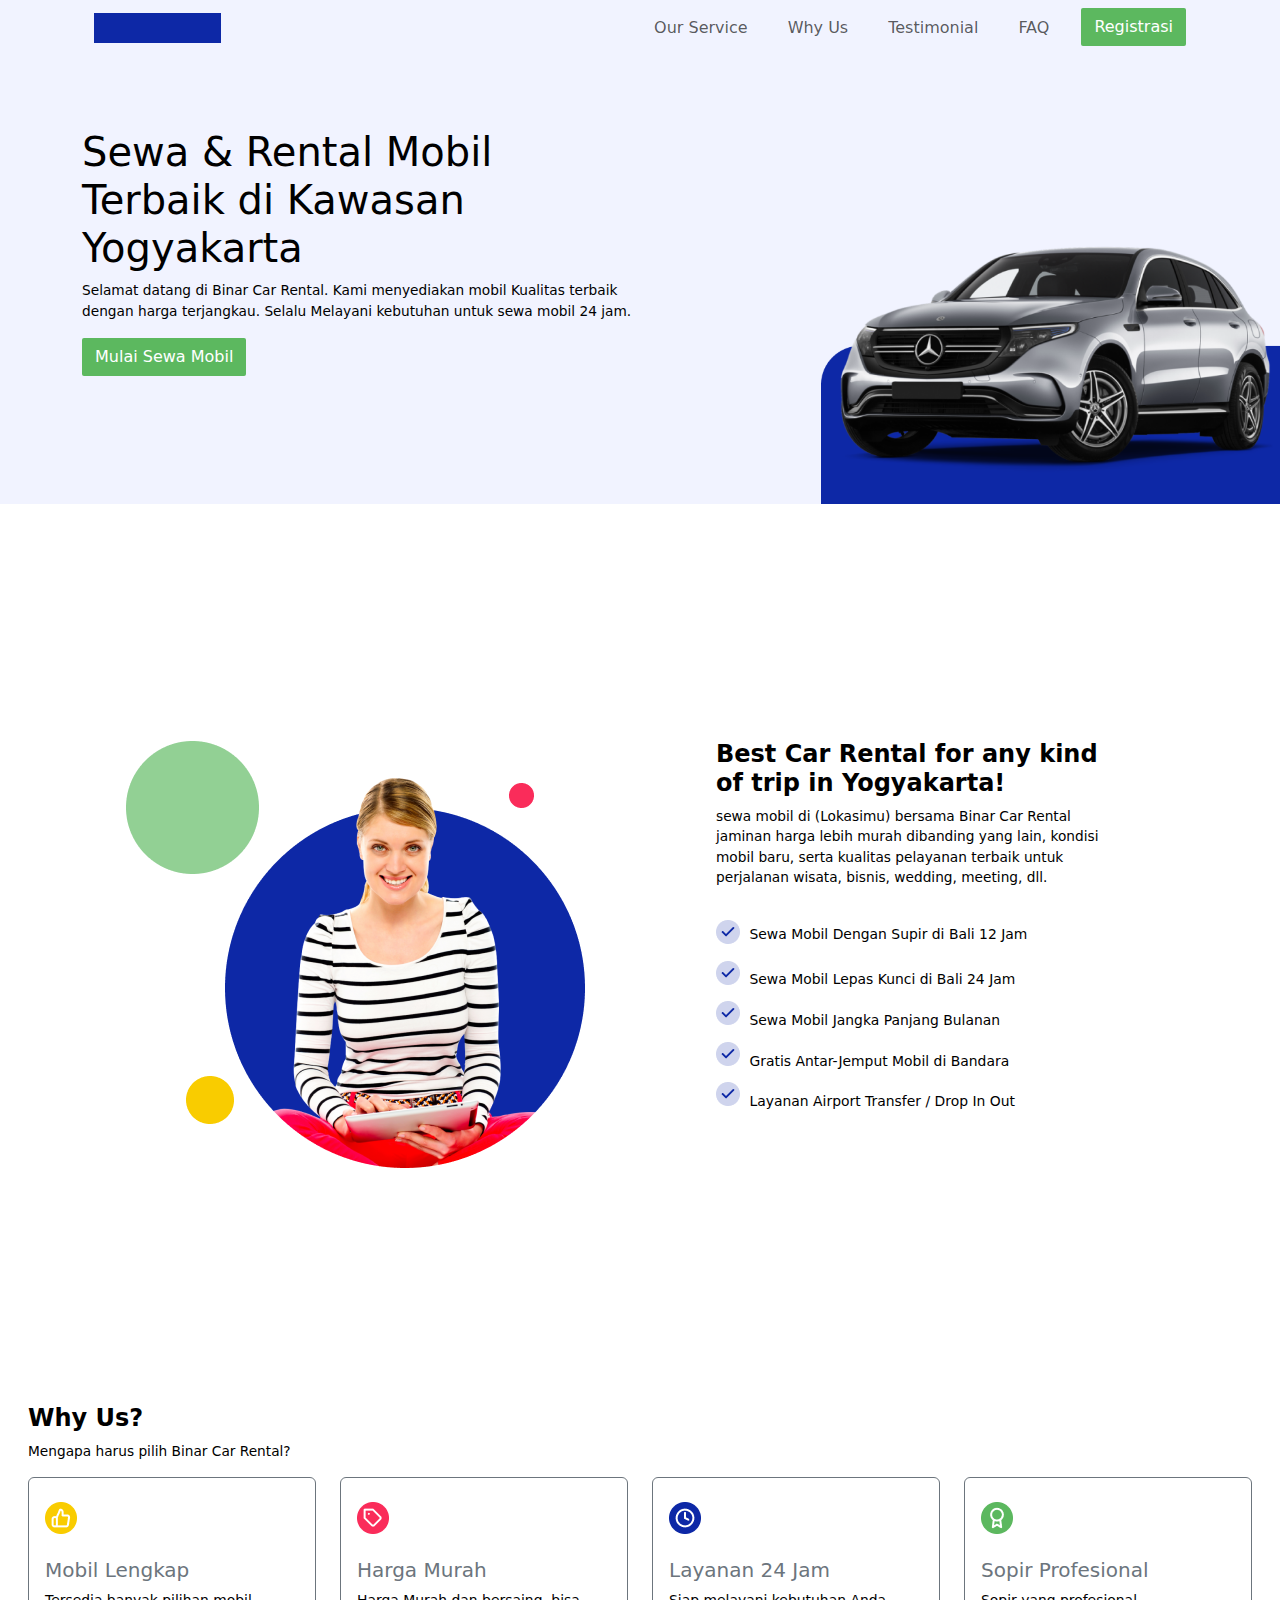
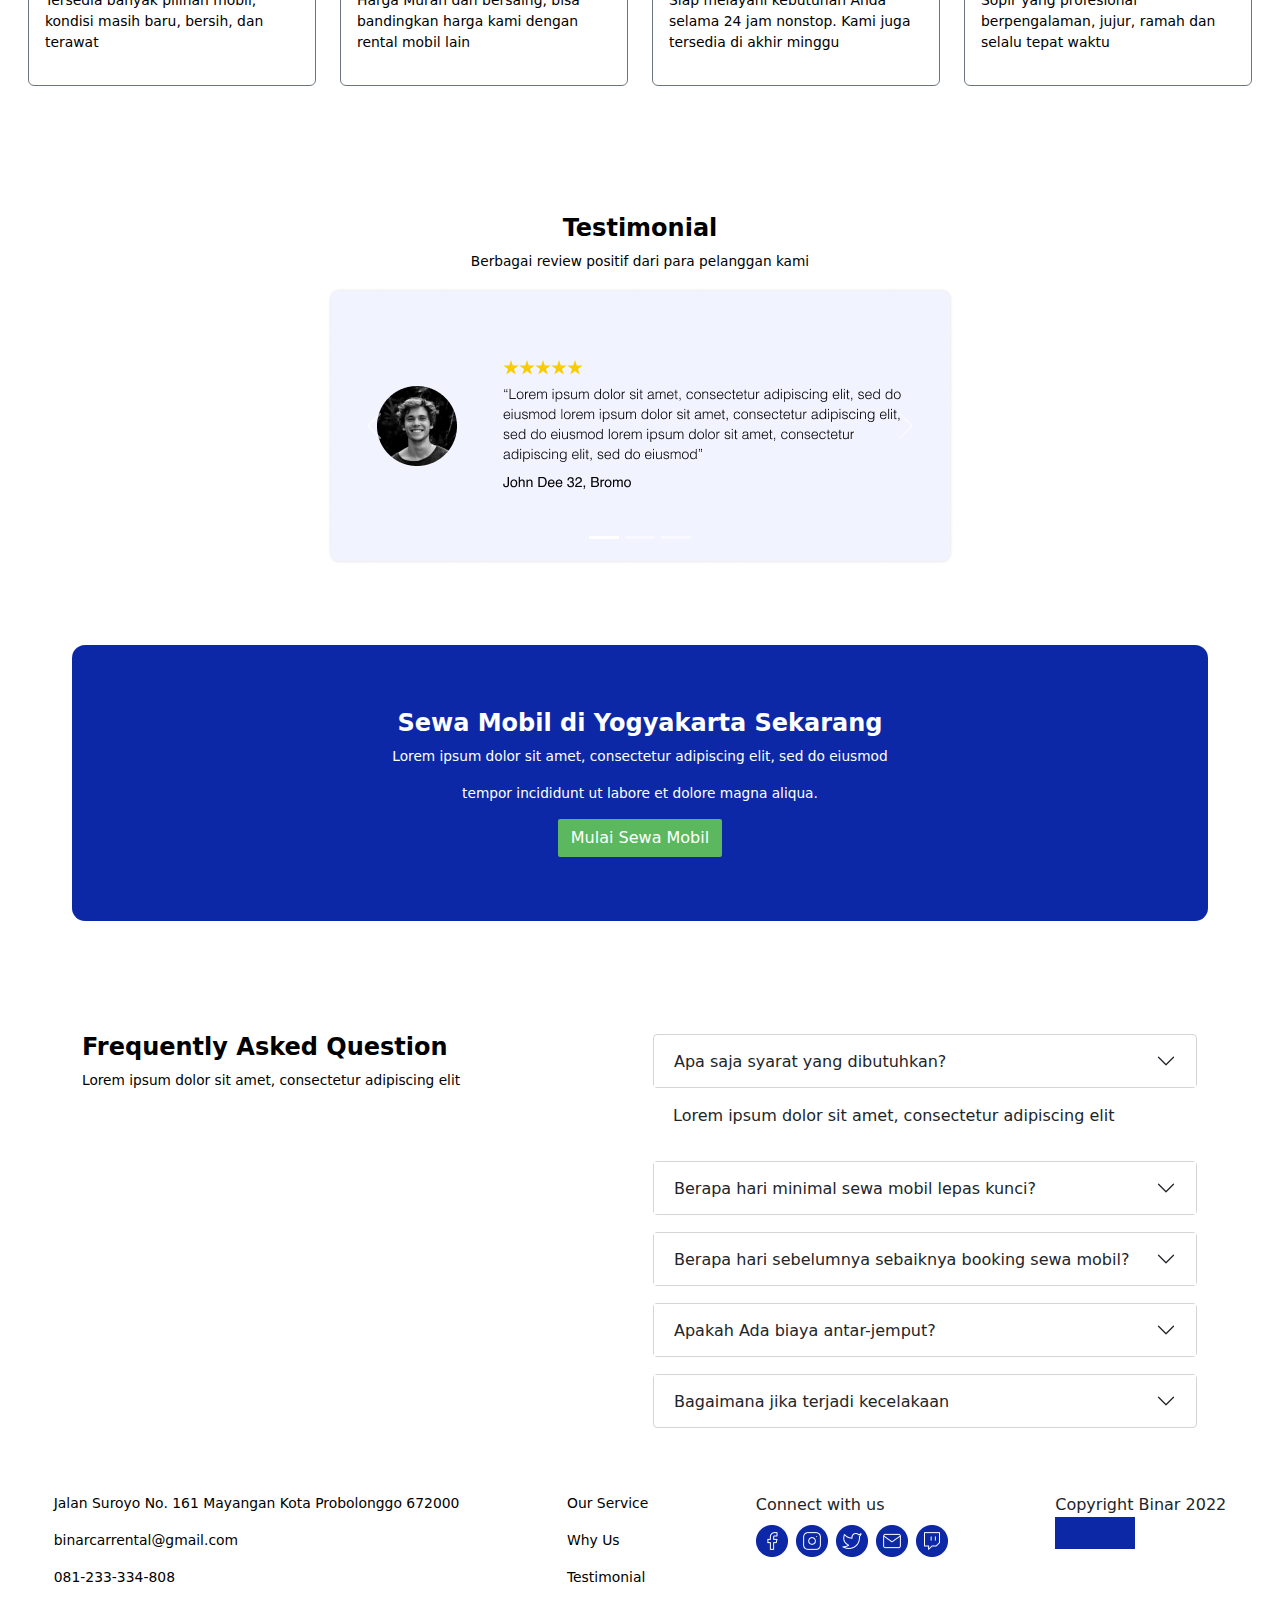
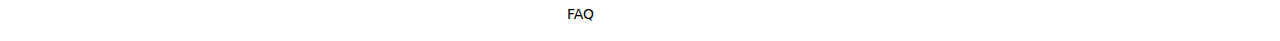
==== index.html @ 62ea574c "first commit" ====
<!DOCTYPE html>
<html lang="en">
<head>
    <meta charset="UTF-8">
    <meta name="viewport" content="width=device-width, initial-scale=1.0">
    <title>Binar Car Rental</title>
    <link href="https://cdn.jsdelivr.net/npm/bootstrap@5.3.1/dist/css/bootstrap.min.css" rel="stylesheet">
    <link rel="stylesheet" href="/css/Styles.css">
    <link rel="stylesheet" href="css/owl.carousel.min.css">
    <link rel="stylesheet" href="css/owl.them.default.min.css">
</head>
<body class="d-flex flex-column">
    <!-- start navbar section -->
    <section class="fixed-top" style="background-color: #F1F3FF;">
        <div class="container">
            <nav class="navbar navbar-expand-lg navbar-light rounded" aria-label="Eleventh navbar example">
                <div class="container-fluid">
                  <div class="offcanvas-header" style="background-color: #0D28A6;">
                    <h5 class="offcanvas-title" style="color: #0D28A6;" id="offcanvasNavLabel">Logo Navbar</h5>
                  </div>
                  <button class="navbar-toggler ms-auto" style="border: none;" type="button" data-bs-toggle="offcanvas" data-bs-target="#offcanvasNav" aria-controls="offcanvasNav">
                      <span class="navbar-toggler-icon"></span>
                  </button>
                    <div class="offcanvas offcanvas-end" tabindex="-1" id="offcanvasNav" aria-labelledby="offcanvasNavLabel">
                      <div class="offcanvas-header" >
                        <h5 class="offcanvas-title t=" id="offcanvasNavLabel">BCR</h5>
                        <button type="button" class="btn-close text-reset" data-bs-dismiss="offcanvas" aria-label="Close"></button>
                      </div>
                        <div class="offcanvas-body justify-content-end ">
                            <ul class="navbar-nav gap-4">
                                <li class="nav-item ">
                                    <a class="nav-link " href="#service">Our Service</a>
                                </li>
                                <li class="nav-item">
                                    <a class="nav-link" href="#why">Why Us</a>
                                </li>
                                <li class="nav-item">
                                    <a class="nav-link " href="#testimoni">Testimonial</a>
                                </li>
                                <li class="nav-item">
                                    <a class="nav-link " href="#faq">FAQ</a>
                                </li>
                                <li>
                                  <button class="btn" style="border-radius: 2px; background-color: #5CB85F; color: white;">
                                    Registrasi
                                  </button>
                                </li>
                            </ul>
                        </div>
                    </div>
                </div>
            </nav>
        </div>
    </section>
    <!-- End navbar section -->

    <!-- start hero section -->
    <section id="hero" class="position-relative py-5 d-flex  " style="background-color: #F1F3FF; height: 504px;">
      <div class="container">
          <div class="row-md-1">
              <div class="col-lg-6">
                      <h1 class="fs-lg-4 fs-1">Sewa & Rental Mobil Terbaik di Kawasan Yogyakarta</h1>
                      <p class="fs-sm-6 fs-14">Selamat datang di Binar Car Rental. Kami menyediakan mobil Kualitas terbaik dengan harga terjangkau. Selalu Melayani kebutuhan untuk sewa mobil 24 jam.</p>
                      <div class="row">
                          <div class="col-lg-12">
                              <button class="btn text-start" style="border-radius: 2px; background-color: #5CB85F; color: white;">Mulai Sewa Mobil</button>
                          </div>
                      </div>                  
              </div>
              <div class="col-lg-6 ">
                <img src="/images/img_car.png" alt="gambar mobil" class="img-fluid position-absolute bottom-0 end-0 larg-screen-image" style="width: 500px;">
              </div>
          </div>
      </div>
  </section>
    <!-- End hero section -->

    <!-- Start Our service -->
    <section id="service">
      <div class="container min-vh-100 d-flex align-items-center  justify-content-center">
        <div class="row">
          <div class="col-md-6 d-flex align-items-center justify-content-center">
            <div class="box">
              <img src="/images/img_service.png" alt="service" class="img-fluid" >
            </div>
          </div>
          <div class="col">
            <div class="col-md-10">
              <div class="box">
                <h1 class="fs-1-5">Best Car Rental for any kind of trip in Yogyakarta!</h1>
                <p class="fs-14">sewa mobil di (Lokasimu) bersama Binar Car Rental jaminan harga lebih murah dibanding yang lain, kondisi mobil baru, serta kualitas pelayanan terbaik untuk perjalanan wisata, bisnis, wedding, meeting, dll.</p>
              </div>
              <div class="d-flex flex-row">
                <div class="col-md-1 mt-3">
                  <div class="box">
                    <div class="d-flex flex-column mx-lg-0">
                      <div class="mb-3 ">
                        <img src="/images/Group 53.png" alt="">
                      </div>
                      <div class="mb-3">
                        <img src="/images/Group 53.png" alt="">
                      </div>
                      <div class="mb-3">
                        <img src="/images/Group 53.png" alt="">
                      </div>
                      <div class="mb-3">
                        <img src="/images/Group 53.png" alt="">
                      </div>
                      <div class="mb-3">
                        <img src="/images/Group 53.png" alt="">
                      </div>
                    </div>
                  </div>
                </div>

                <div class="col-md-100 mt-3">
                  <div class="box">
                    <div class="d-flex flex-column">
                      <div class="mb-1 mt-1">
                        <p>Sewa Mobil Dengan Supir di Bali 12 Jam</p>
                      </div>
                      <div class="mt-1">
                        <p>Sewa Mobil Lepas Kunci di Bali 24 Jam</p>
                      </div>
                      <div class="mt-1">
                        <p>Sewa Mobil Jangka Panjang Bulanan</p>
                      </div>
                      <div class="mt-1">
                        <p>Gratis Antar-Jemput Mobil di Bandara</p>
                      </div>
                      <div class="mt-1">
                        <p>Layanan Airport Transfer / Drop In Out</p>
                      </div>
                    </div>
                  </div>
                </div>
              </div>
            </div>
          </div>
        </div>
      </div>
    </section>
    <!-- End Our service -->

    <!-- Start Why Us Section -->
    <section id="why">
      <div class="d-flex flex-row justify-content-center">
        <div class="d-flex flex-column justify-content-start">
          <div class="atas d-flex flex-column align-items-start">
            <h1 class="fs-1-5 text-start">Why Us?</h1>
            <p class="fs-14">Mengapa harus pilih Binar Car Rental?</p>
          </div>
          <div class="cards d-flex flex-lg-row gap-4">
            <!-- 1 -->
            <div class="unite card border-secondary mb-0" style="max-width: 18rem;">
              <div class="card-header pt-4">
                <img src="/images/icon_complete.png" alt="">
              </div>
              <div class="card-body text-secondary">
                <h5 class="card-title">Mobil Lengkap</h5>
                <p class="card-text">Tersedia banyak pilihan mobil, kondisi masih baru, bersih, dan terawat<p>
              </div>
            </div>
            <!-- 2 -->
            <div class="unite card border-secondary mb-0" style="max-width: 18rem;">
              <div class="card-header pt-4">
                <img src="/images/icon_price.png" alt="">
              </div>
              <div class="card-body text-secondary">
                <h5 class="card-title">Harga Murah</h5>
                <p class="card-text">Harga Murah dan bersaing, bisa bandingkan harga kami dengan rental mobil lain</p>
              </div>
            </div>
            <!-- 3 -->
            <div class="unite card border-secondary mb-0" style="max-width: 18rem;">
              <div class="card-header pt-4">
                <img src="/images/icon_24hrs.png" alt="">
              </div>
              <div class="card-body text-secondary">
                <h5 class="card-title">Layanan 24 Jam</h5>
                <p class="card-text">Siap melayani kebutuhan Anda selama 24 jam nonstop. Kami juga tersedia di akhir minggu</p>
              </div>
            </div>
            <!-- 4 -->
            <div class="unite card border-secondary mb-0" style="max-width: 18rem;">
              <div class="card-header pt-4">
                <img src="/images/icon_professional.png" alt="">
              </div>
              <div class="card-body text-secondary">
                <h5 class="card-title">Sopir Profesional</h5>
                <p class="card-text">Sopir yang profesional berpengalaman, jujur, ramah dan selalu tepat waktu</p>
              </div>
            </div>
  
          </div>
        </div>
      </div>
    </section>
    <!-- End Why Us Section -->
    
    <!-- Strat Testimonial section -->
    <section id="testimoni" style="margin-bottom: 5em;">
      <div class="d-flex flex-lg-row align-items-center justify-content-center">
        <div class="d-flex flex-column">
          <div class="d-flex flex-column">
            <h1 class="fs-1-5 align-self-center">Testimonial</h1>
            <p class="fs-14 align-self-center">Berbagai review positif dari para pelanggan kami</p>
          </div>
          <div class="d-flex flex-column">
            <div id="carouselExampleIndicators" class="carousel slide">
              <div class="carousel-indicators">
                <button type="button" data-bs-target="#carouselExampleIndicators" data-bs-slide-to="0" class="active" aria-current="true" aria-label="Slide 1"></button>
                <button type="button" data-bs-target="#carouselExampleIndicators" data-bs-slide-to="1" aria-label="Slide 2"></button>
                <button type="button" data-bs-target="#carouselExampleIndicators" data-bs-slide-to="2" aria-label="Slide 3"></button>
              </div>
              <div class="carousel-inner">
                <div class="carousel-item active">
                  <img src="/images/testi.png" class=" " alt="...">
                </div>
                <div class="carousel-item">
                  <img src="/images/testi.png" class="" alt="...">
                </div>
                <div class="carousel-item">
                  <img src="/images/testi.png" class="" alt="...">
                </div>
              </div>
              <button class="carousel-control-prev" type="button" data-bs-target="#carouselExampleIndicators" data-bs-slide="prev">
                <span class="carousel-control-prev-icon" aria-hidden="true"></span>
                <span class="visually-hidden">Previous</span>
              </button>
              <button class="carousel-control-next" type="button" data-bs-target="#carouselExampleIndicators" data-bs-slide="next">
                <span class="carousel-control-next-icon" aria-hidden="true"></span>
                <span class="visually-hidden">Next</span>
              </button>
            </div>
          </div>
        </div>
      </div>
    </section>
    <!-- End Testimonial section -->

    <!-- Start Sewa mobil -->
    <section class="mb-5">
      <div class="d-flex flex-lg-row justify-content-evenly align-items-center">
        <div class="sewa d-flex flex-column" style="background-color: #0D28A6;">
          <h1 class="fs-1-5 text-center text text-white">Sewa Mobil di Yogyakarta Sekarang</h1>
          <p class="fs-14 text-center text text-white">Lorem ipsum dolor sit amet, consectetur adipiscing elit, 
            sed do eiusmod </p>
          <p class="fs-14 text-center text text-white">tempor incididunt ut labore et dolore magna aliqua.</p>
            <div class="d-flex flex-row justify-content-center">
                  <button class="btn text-center" style="border-radius: 2px; background-color: #5CB85F; color: white;">Mulai Sewa Mobil</button>
          </div> 
        </div>
      </div>
    </section>
    <!-- End Sewa mobil -->

    <!-- Start FAQ -->
    <section id="faq" class="mb-5">
      <div class="d-flex flex-row justify-content-center">
        <div class="container">
          <div class="row">
            <div class="col-md-6">
              <h1 class="fs-1-5 text-lg-start text-center text-sm-center">Frequently Asked Question</h1>
              <p class="fs-14 text-lg-start text-center text-sm-center">Lorem ipsum dolor sit amet, consectetur adipiscing elit</p>
            </div>
            <div class="col-md-6">
              <div class="accordion"  id="accordionExample">
                <!-- 1 -->
                <div class="accordion-item">
                  <h2 class="accordion-header">
                    <button class="accordion-button collapsed" type="button" data-bs-toggle="collapse" data-bs-target="#collapseTwo" aria-expanded="true" aria-controls="collapseTwo">
                      Apa saja syarat yang dibutuhkan?
                    </button>
                  </h2>
                  <div id="collapseOne" class="accordion-collapse collapse show" data-bs-parent="#accordionExample">
                    <div class="accordion-body">
                      Lorem ipsum dolor sit amet, consectetur adipiscing elit
                    </div>
                  </div>
                </div>
                <!-- 2 -->
                <div class="accordion-item">
                  <h2 class="accordion-header">
                    <button class="accordion-button collapsed" type="button" data-bs-toggle="collapse" data-bs-target="#collapseTwo" aria-expanded="false" aria-controls="collapseTwo">
                      Berapa hari minimal sewa mobil lepas kunci?
                    </button>
                  </h2>
                  <div id="collapseTwo" class="accordion-collapse collapse" data-bs-parent="#accordionExample">
                    <div class="accordion-body">
                      Lorem ipsum dolor sit amet, consectetur adipiscing elit
                    </div>
                  </div>
                </div>
                <!-- 3 -->
                <div class="accordion-item">
                  <h2 class="accordion-header">
                    <button class="accordion-button collapsed" type="button" data-bs-toggle="collapse" data-bs-target="#collapseThree" aria-expanded="false" aria-controls="collapseThree">
                      Berapa hari sebelumnya sebaiknya booking sewa mobil?
                    </button>
                  </h2>
                  <div id="collapseThree" class="accordion-collapse collapse" data-bs-parent="#accordionExample">
                    <div class="accordion-body">
                      Lorem ipsum dolor sit amet, consectetur adipiscing elit
                    </div>
                  </div>
                </div>
                <!-- 4 -->
                <div class="accordion-item">
                  <h2 class="accordion-header">
                    <button class="accordion-button collapsed" type="button" data-bs-toggle="collapse" data-bs-target="#collapseThree" aria-expanded="false" aria-controls="collapseThree">
                      Apakah Ada biaya antar-jemput?
                    </button>
                  </h2>
                  <div id="collapseFour" class="accordion-collapse collapse" data-bs-parent="#accordionExample">
                    <div class="accordion-body">
                      Lorem ipsum dolor sit amet, consectetur adipiscing elit
                    </div>
                  </div>
                </div>
                <!-- 5 -->
                <div class="accordion-item">
                  <h2 class="accordion-header">
                    <button class="accordion-button collapsed" type="button" data-bs-toggle="collapse" data-bs-target="#collapseThree" aria-expanded="false" aria-controls="collapseThree">
                      Bagaimana jika terjadi kecelakaan
                    </button>
                  </h2>
                  <div id="collapseFive" class="accordion-collapse collapse" data-bs-parent="#accordionExample">
                    <div class="accordion-body">
                      Lorem ipsum dolor sit amet, consectetur adipiscing elit
                    </div>
                  </div>
                </div>
                <!-- 5 -->
              </div>
            </div>
          </div>
        </div>
      </div>
    </section>
    <!-- End FAQ -->

    <!-- Start Footer -->
    <section id="footer">
      <div class="footer d-flex flex-lg-row justify-content-around">
        <div class="d-flex flex-column">
          <p>Jalan Suroyo No. 161 Mayangan Kota Probolonggo 672000</p>
          <P>binarcarrental@gmail.com</P>
          <P>081-233-334-808</P>
        </div>
        <div class="d-flex flex-column">
          <p>Our Service</p>
          <p>Why Us</p>
          <p>Testimonial</p>
          <p>FAQ</p>
        </div>
        <div class="d-flex flex-column">
          Connect with us
          <div class="d-flex flex-lg-row gap-2 mt-2">
            <img src="/images/icon_facebook.png" alt="">
            <img src="/images/icon_instagram.png" alt="">
            <img src="/images/icon_twitter.png" alt="">
            <img src="/images/icon_mail.png" alt="">
            <img src="/images/icon_twitch.png" alt="">
          </div>
        </div>
        <div class="d-flex flex-column">
          Copyright Binar 2022
          <div  style="background-color: #0D28A6; width: 5em;">
            <h5 style="color: #0D28A6;">Logo</h5>
          </div>
        </div>
      </div>
    </section>
    <!-- End Footer -->

   
</body>

<!-- script owl carousel Jquery -->
<script src="lokasi_anda/jquery.min.js"></script>
<script src="lokasi_anda/owl.carousel.min.js"></script>

<!-- Script cdn bootstrap -->
<script src="https://cdn.jsdelivr.net/npm/bootstrap@5.3.1/dist/js/bootstrap.bundle.min.js"></script>
</html>



<!-- mey -->
---- css/Styles.css ----
/* Global styles */
.fs-1-5 {
    font-size: 1.5em;
    font-weight: bold;
}

.fs-14 {
    font-size: 0.857em;
}

#service .container .row {
    gap: 4em;
}

#why .unite {
    background-color: transparent;
}

#why .card-header {
    background-color: transparent;
    border: none;
}
#testimoni{
    margin-top: 8em;
}

p, h1 {
    font-size: 0.87em;
    color: black;
}
.sewa{
    padding: 5% 25%;
    border-radius: 13px;
    margin-bottom: 4em;
}
.accordion-item {
    margin-bottom: 1em; 
    border: 1px solid transparent;
}
.accordion-item .accordion-header{
    border: 1px solid #D4D4D4;
    border-radius: 4px;
}


/* Media queries */
@media (max-width: 360px) {
    #hero {
        /* min-height: 100vh; */
        display: flex;
    }

    .offcanvas-end {
        width: 20px;
    }

    .col-lg-6 {
        margin-top: 30px;
    }

    .img-fluid {
        width: 252px;
    }
    #service, #why,#testimoni{
        margin-top: 4em;
    }

    #why .cards {
        display: flex;
        flex-direction: column;
        margin-bottom: 5em;
    }

    #why .atas, .fs-1-5 {
        display: flex;
        align-self: center;
    }
    #why .unite{
        margin-bottom: 1rem;
    }
    .sewa{
        margin: 0% 10% 20% 10%;
        padding: 5%;
    } 
    #footer .footer{
        display: flex;
        flex-direction: column;
        margin: 3em;
    }
    #testimoni{
        display: none;
    }
}

@media (min-width: 362px) and (max-width: 599px) {
    #why .cards {
        display: flex;
        flex-direction: column;
    }
    #why .atas, .fs-1-5 {
        display: flex;
        align-self: center;
    }
    .sewa{
        margin: 0% 10% 0% 10%;
        padding: 0% 0% 0% 0%;
    }

}

@media (min-width: 600px) {
    #hero .container {
        align-self: center;
    }

    .img-fluid {
        max-width: 459px;
    }

    #why .cards {
        display: flex;
        flex-direction: column;
    }

}
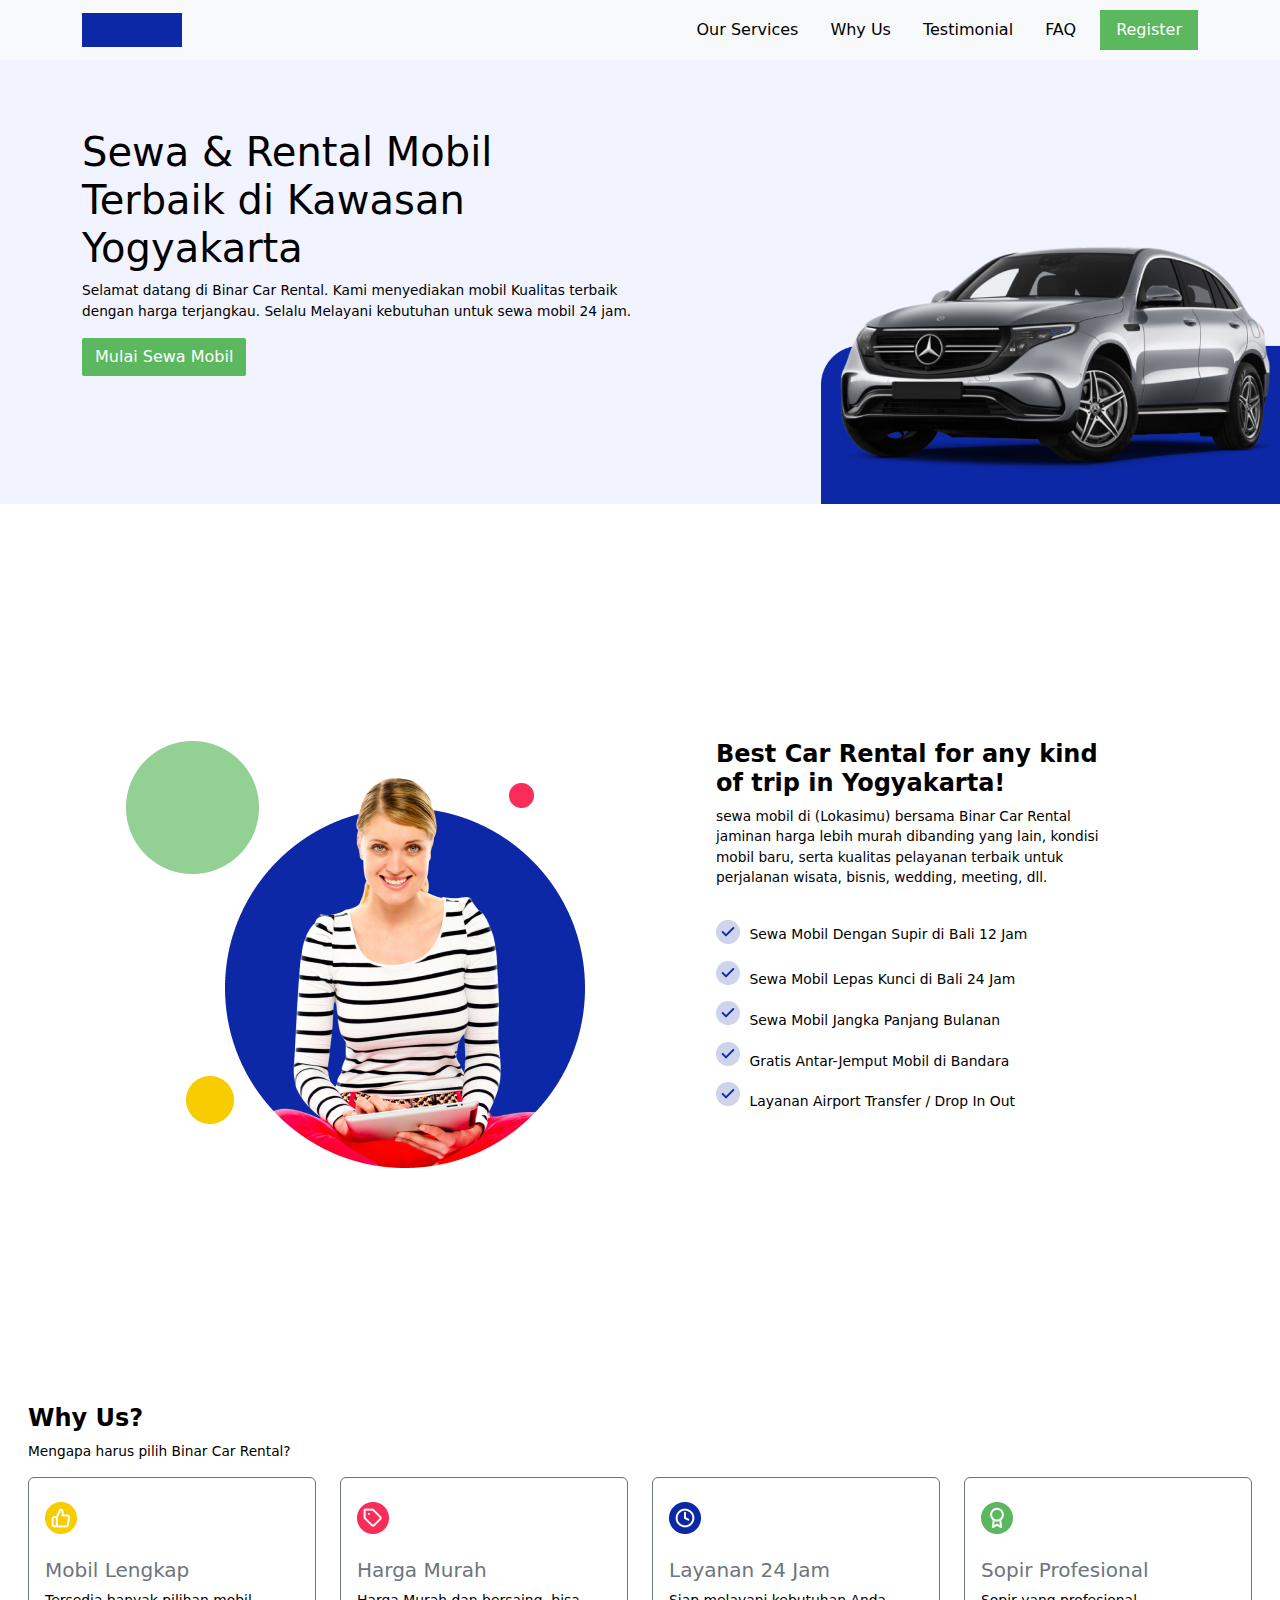
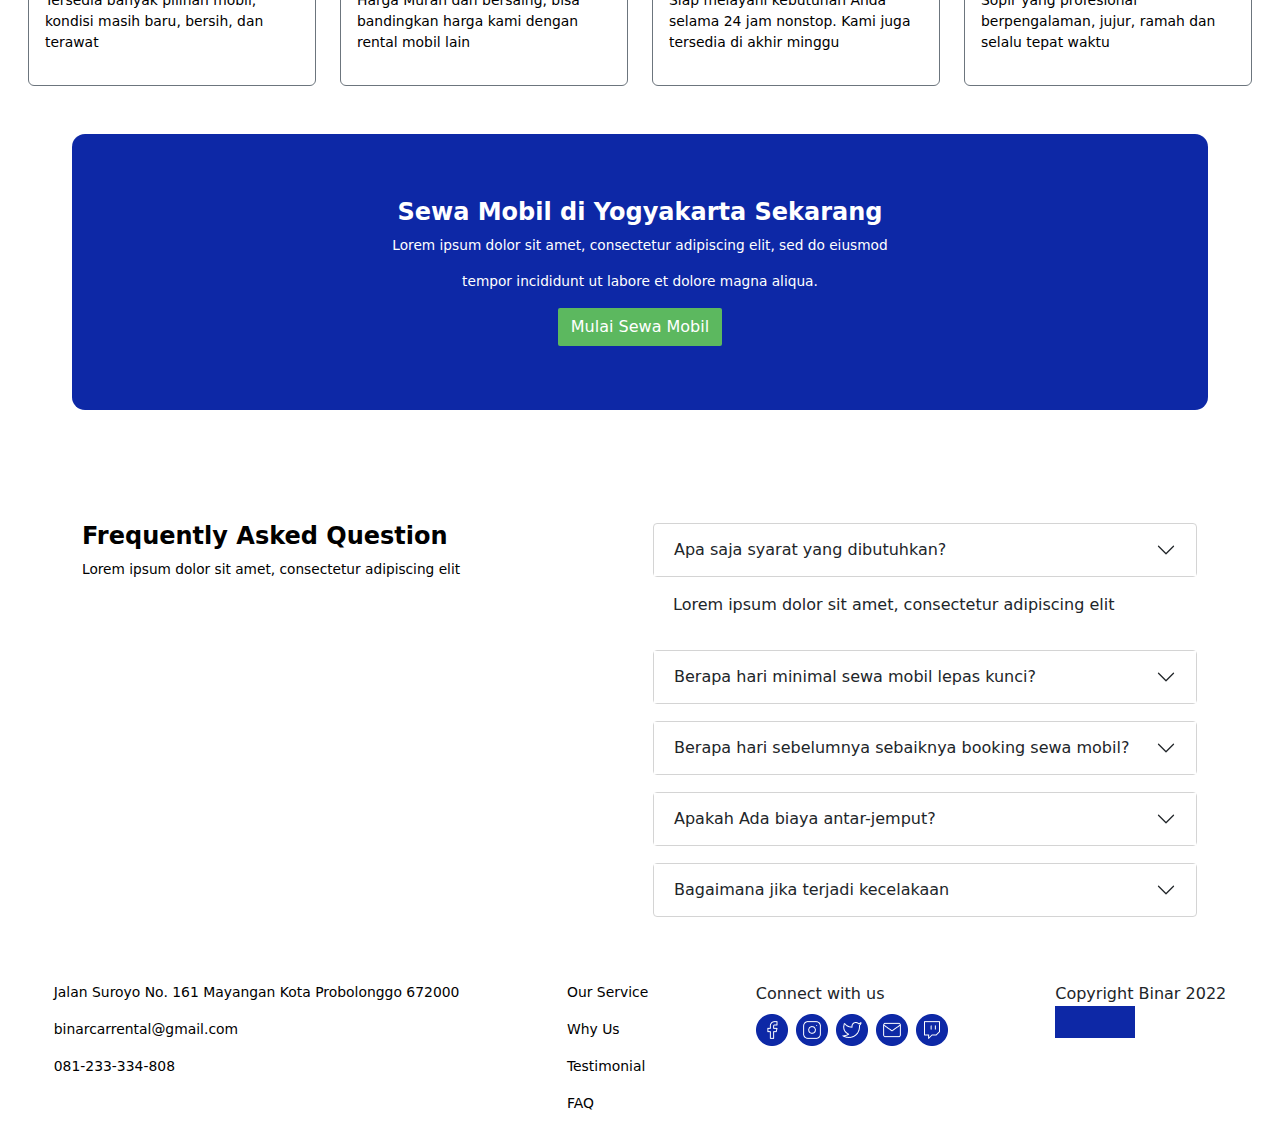
==== commit 0a720ec4: "fix-offcanvas" ====
--- a/index.html
+++ b/index.html
@@ -12,45 +12,44 @@
 <body class="d-flex flex-column">
     <!-- start navbar section -->
     <section class="fixed-top" style="background-color: #F1F3FF;">
-        <div class="container">
-            <nav class="navbar navbar-expand-lg navbar-light rounded" aria-label="Eleventh navbar example">
-                <div class="container-fluid">
-                  <div class="offcanvas-header" style="background-color: #0D28A6;">
-                    <h5 class="offcanvas-title" style="color: #0D28A6;" id="offcanvasNavLabel">Logo Navbar</h5>
-                  </div>
-                  <button class="navbar-toggler ms-auto" style="border: none;" type="button" data-bs-toggle="offcanvas" data-bs-target="#offcanvasNav" aria-controls="offcanvasNav">
-                      <span class="navbar-toggler-icon"></span>
-                  </button>
-                    <div class="offcanvas offcanvas-end" tabindex="-1" id="offcanvasNav" aria-labelledby="offcanvasNavLabel">
-                      <div class="offcanvas-header" >
-                        <h5 class="offcanvas-title t=" id="offcanvasNavLabel">BCR</h5>
-                        <button type="button" class="btn-close text-reset" data-bs-dismiss="offcanvas" aria-label="Close"></button>
-                      </div>
-                        <div class="offcanvas-body justify-content-end ">
-                            <ul class="navbar-nav gap-4">
-                                <li class="nav-item ">
-                                    <a class="nav-link " href="#service">Our Service</a>
-                                </li>
-                                <li class="nav-item">
-                                    <a class="nav-link" href="#why">Why Us</a>
-                                </li>
-                                <li class="nav-item">
-                                    <a class="nav-link " href="#testimoni">Testimonial</a>
-                                </li>
-                                <li class="nav-item">
-                                    <a class="nav-link " href="#faq">FAQ</a>
-                                </li>
-                                <li>
-                                  <button class="btn" style="border-radius: 2px; background-color: #5CB85F; color: white;">
-                                    Registrasi
-                                  </button>
-                                </li>
-                            </ul>
-                        </div>
-                    </div>
-                </div>
-            </nav>
-        </div>
+      <nav class="navbar navbar-expand-lg bg-body-tertiary"> 
+        <div class="container"> 
+            <div class="d-flex w-100 justify-content-between"> 
+                <a class="navbar-brand" href="#"><img src="/images/logo.png" alt="Logo"></a> 
+                <button class="navbar-toggler" type="button" data-bs-toggle="offcanvas" 
+                    data-bs-target="#offcanvasNavbar" aria-controls="offcanvasNavbar" aria-label="Toggle navigation"> 
+                    <span class="navbar-toggler-icon"></span> 
+                </button> 
+            </div> 
+ 
+            <div class="offcanvas offcanvas-end w-50" tabindex="-1" id="offcanvasNavbar" 
+                aria-labelledby="offcanvasNavbarLabel"> 
+                <div class="offcanvas-header"> 
+                    <h6 class="offcanvas-title fw-bold" id="offcanvasNavbarLabel">BCR</h6> 
+                    <button type="button" class="btn-close" data-bs-dismiss="offcanvas" aria-label="Close"></button> 
+                </div> 
+                <ul class="navbar-nav mb-lg-0 ms-2 align-items-start gap-3"> 
+                    <li class="nav-item"> 
+                        <a class="nav-link active" href="#our-services">Our Services</a> 
+                    </li> 
+                    <li class="nav-item"> 
+                        <a class="nav-link active" href="#why-us">Why Us</a> 
+                    </li> 
+                    <li class="nav-item"> 
+                        <a class="nav-link active" href="#testimoni">Testimonial</a> 
+                    </li> 
+                    <li class="nav-item"> 
+                        <a class="nav-link active" href="#faq">FAQ</a> 
+                    </li> 
+                    <li class="nav-item register-button px-2"> 
+                        <a class="nav-link active text-white" href="#">Register</a> 
+                    </li> 
+ 
+                </ul> 
+            </div> 
+        </div> 
+    </nav>
+
     </section>
     <!-- End navbar section -->
 
@@ -199,48 +198,60 @@
     <!-- End Why Us Section -->
     
     <!-- Strat Testimonial section -->
-    <section id="testimoni" style="margin-bottom: 5em;">
-      <div class="d-flex flex-lg-row align-items-center justify-content-center">
-        <div class="d-flex flex-column">
-          <div class="d-flex flex-column">
-            <h1 class="fs-1-5 align-self-center">Testimonial</h1>
-            <p class="fs-14 align-self-center">Berbagai review positif dari para pelanggan kami</p>
-          </div>
-          <div class="d-flex flex-column">
-            <div id="carouselExampleIndicators" class="carousel slide">
-              <div class="carousel-indicators">
-                <button type="button" data-bs-target="#carouselExampleIndicators" data-bs-slide-to="0" class="active" aria-current="true" aria-label="Slide 1"></button>
-                <button type="button" data-bs-target="#carouselExampleIndicators" data-bs-slide-to="1" aria-label="Slide 2"></button>
-                <button type="button" data-bs-target="#carouselExampleIndicators" data-bs-slide-to="2" aria-label="Slide 3"></button>
-              </div>
-              <div class="carousel-inner">
-                <div class="carousel-item active">
-                  <img src="/images/testi.png" class=" " alt="...">
-                </div>
-                <div class="carousel-item">
-                  <img src="/images/testi.png" class="" alt="...">
-                </div>
-                <div class="carousel-item">
-                  <img src="/images/testi.png" class="" alt="...">
-                </div>
-              </div>
-              <button class="carousel-control-prev" type="button" data-bs-target="#carouselExampleIndicators" data-bs-slide="prev">
-                <span class="carousel-control-prev-icon" aria-hidden="true"></span>
-                <span class="visually-hidden">Previous</span>
-              </button>
-              <button class="carousel-control-next" type="button" data-bs-target="#carouselExampleIndicators" data-bs-slide="next">
-                <span class="carousel-control-next-icon" aria-hidden="true"></span>
-                <span class="visually-hidden">Next</span>
-              </button>
-            </div>
-          </div>
-        </div>
-      </div>
-    </section>
+      <!-- <section id="testimonial" class="section-testimonial at-lg-5 pt-lg-5">
+        <div class="testimonial-heading text-center"> <h2>Testimonial</h2>
+          <p>Berbagai review positif dari para pelanggan kami</p> 
+        </div>
+        <div class="owl-carousel owl-theme">
+          <div class="item">
+            <div class="card-testimonial row">
+              <div class="col-3 align-self-center">
+                <img class="author-ing" src="images/img_photo (1).png" alt="" /> 
+              </div>
+              <div class="col-9 review">
+                <img class="rate-ing" src="images/Rate.png" alt="" />
+                <p class="text-review">
+                        "Lorem ipsum dolor sit amet, consectetur adipiscing elit, sed do eiusmod lorem ipsum dolor sit amet, consectetur adipiscing elit, sed do eiusmod lorem ipsum dolor sit amet, consectetur adipiscing elit, sed do eiusmod"
+                </p>
+                <p class="author">John Dee 32, Bromo</p>
+              </div>
+            </div>
+          </div>
+
+          <div class="item">
+            <div class="card-testimonial row">
+              <div class="col-3 align-self-center">
+                <img class="author-ing" src="images/img_photo (1).png" alt="" /> 
+              </div>
+              <div class="col-9 review">
+                <img class="rate-ing" src="images/Rate.png" alt="" />
+                <p class="text-review">
+                        "Lorem ipsum dolor sit amet, consectetur adipiscing elit, sed do eiusmod lorem ipsum dolor sit amet, consectetur adipiscing elit, sed do eiusmod lorem ipsum dolor sit amet, consectetur adipiscing elit, sed do eiusmod"
+                </p>
+                <p class="author">John Dee 32, Bromo</p>
+              </div>
+            </div>
+          </div>
+
+          <div class="item">
+            <div class="card-testimonial row">
+              <div class="col-3 align-self-center">
+                <img class="author-ing" src="images/img_photo (1).png" alt="" /> 
+              </div>
+              <div class="col-9 review">
+                <img class="rate-ing" src="images/Rate.png" alt="" />
+                <p class="text-review">
+                        "Lorem ipsum dolor sit amet, consectetur adipiscing elit, sed do eiusmod lorem ipsum dolor sit amet, consectetur adipiscing elit, sed do eiusmod lorem ipsum dolor sit amet, consectetur adipiscing elit, sed do eiusmod"
+                </p>
+                <p class="author">John Dee 32, Bromo</p>
+              </div>
+            </div>
+          </div>
+        </section> -->
     <!-- End Testimonial section -->
 
     <!-- Start Sewa mobil -->
-    <section class="mb-5">
+    <section class="mb-5 mt-5">
       <div class="d-flex flex-lg-row justify-content-evenly align-items-center">
         <div class="sewa d-flex flex-column" style="background-color: #0D28A6;">
           <h1 class="fs-1-5 text-center text text-white">Sewa Mobil di Yogyakarta Sekarang</h1>
@@ -378,8 +389,34 @@
 </body>
 
 <!-- script owl carousel Jquery -->
+<script src="https://code.jquery.com/jquery-3.6.0.min.js">
+  $(".owl-carousel").owlCarousel({
+    nav: true,
+    navText: [
+      "<img src='images/img_photo (1).png'>",
+      "<img src='images/img_photo (1).png'>",
+    ],
+    dots: false,
+    stagePadding: 30,
+    center: true,
+    loop: true,
+    margin: 10,
+    responsive: {
+      0: {
+        items: 1,
+      },
+      600: {
+        items: 1,
+      },
+      1000: {
+        items: 2,
+      },
+    },
+  });
+</script>
 <script src="lokasi_anda/jquery.min.js"></script>
 <script src="lokasi_anda/owl.carousel.min.js"></script>
+
 
 <!-- Script cdn bootstrap -->
 <script src="https://cdn.jsdelivr.net/npm/bootstrap@5.3.1/dist/js/bootstrap.bundle.min.js"></script>
--- a/css/Styles.css
+++ b/css/Styles.css
@@ -1,4 +1,13 @@
 /* Global styles */
+nav ul li a { 
+    white-space: nowrap; 
+  } 
+   
+nav .register-button { 
+    background-color: #5cb85f; 
+  }
+
+  
 .fs-1-5 {
     font-size: 1.5em;
     font-weight: bold;
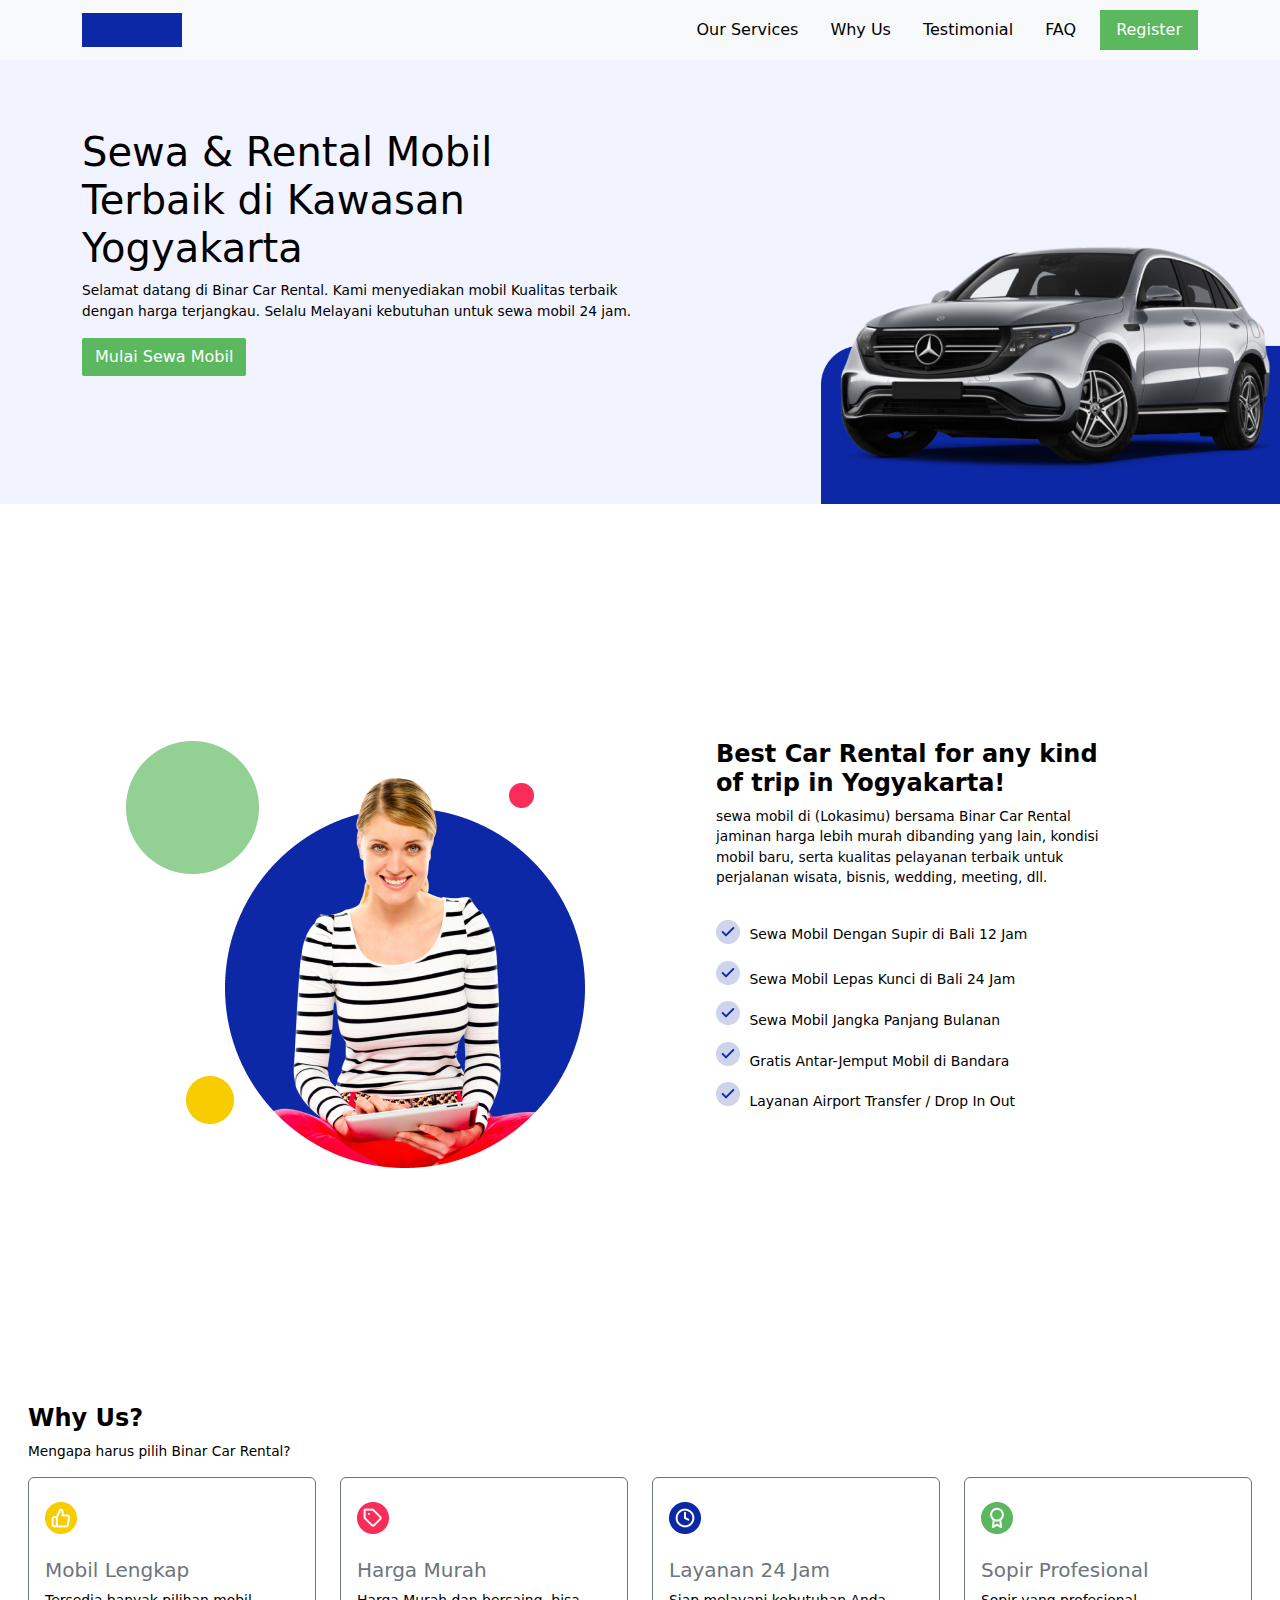
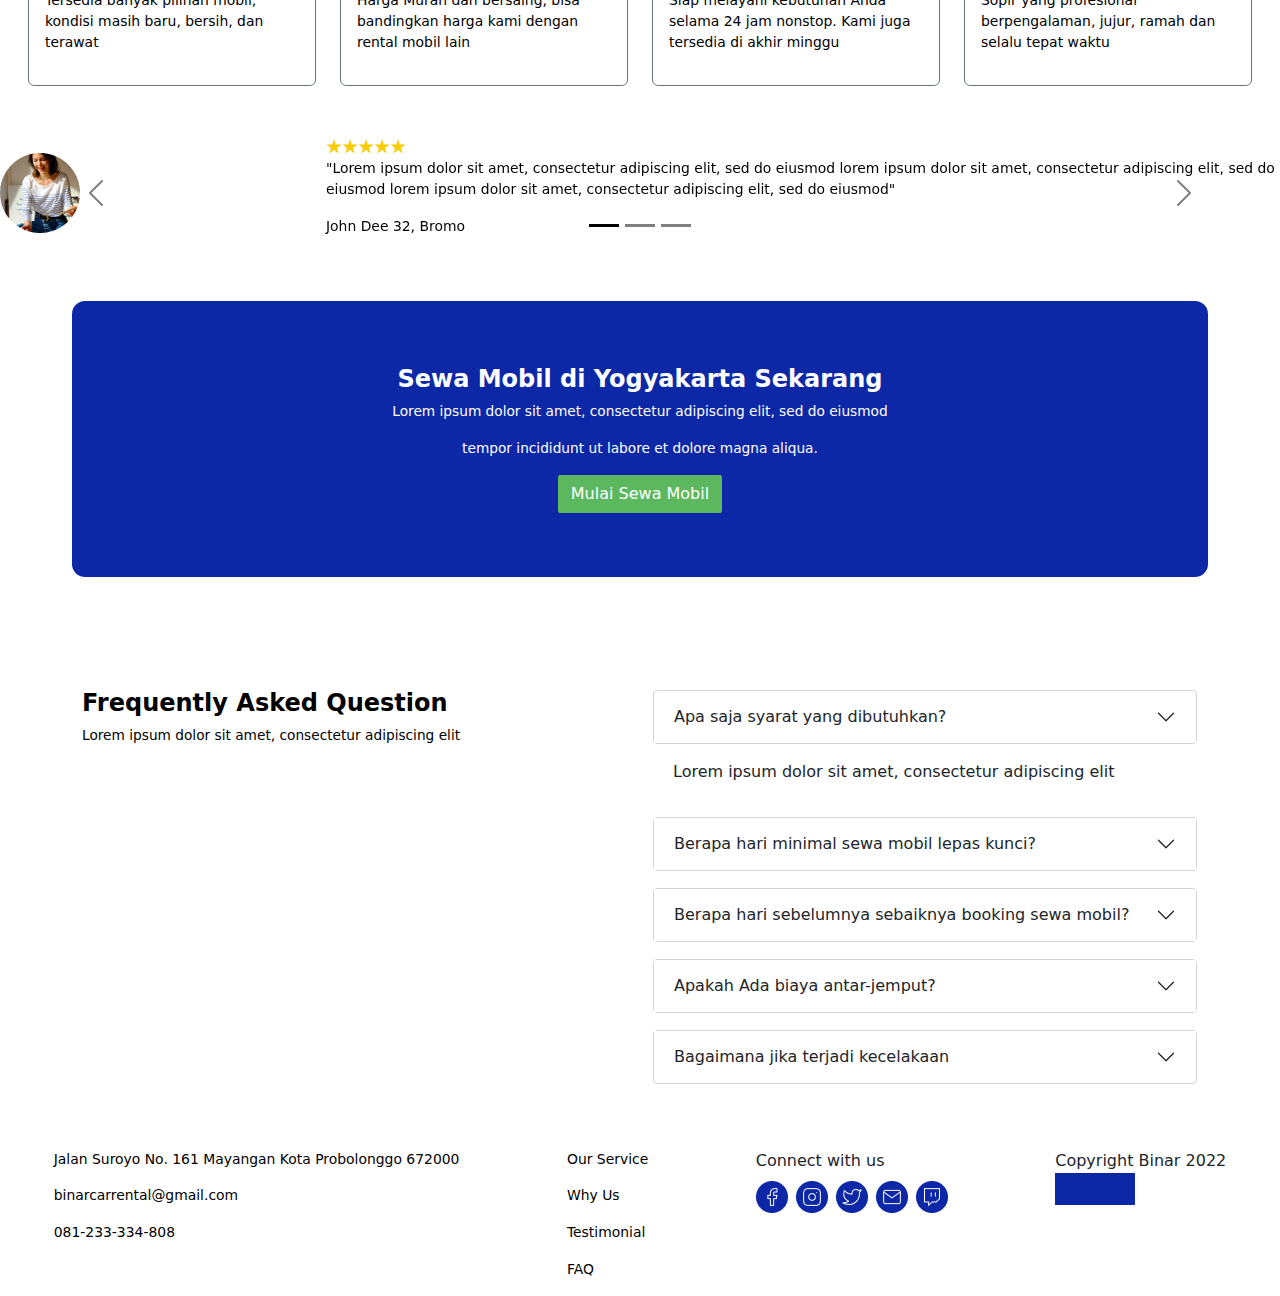
==== commit 1271ea56: "carousel" ====
--- a/index.html
+++ b/index.html
@@ -6,12 +6,11 @@
     <title>Binar Car Rental</title>
     <link href="https://cdn.jsdelivr.net/npm/bootstrap@5.3.1/dist/css/bootstrap.min.css" rel="stylesheet">
     <link rel="stylesheet" href="/css/Styles.css">
-    <link rel="stylesheet" href="css/owl.carousel.min.css">
-    <link rel="stylesheet" href="css/owl.them.default.min.css">
+
 </head>
 <body class="d-flex flex-column">
     <!-- start navbar section -->
-    <section class="fixed-top" style="background-color: #F1F3FF;">
+    <section class="fixed-top">
       <nav class="navbar navbar-expand-lg bg-body-tertiary"> 
         <div class="container"> 
             <div class="d-flex w-100 justify-content-between"> 
@@ -198,56 +197,73 @@
     <!-- End Why Us Section -->
     
     <!-- Strat Testimonial section -->
-      <!-- <section id="testimonial" class="section-testimonial at-lg-5 pt-lg-5">
-        <div class="testimonial-heading text-center"> <h2>Testimonial</h2>
-          <p>Berbagai review positif dari para pelanggan kami</p> 
-        </div>
-        <div class="owl-carousel owl-theme">
-          <div class="item">
-            <div class="card-testimonial row">
-              <div class="col-3 align-self-center">
-                <img class="author-ing" src="images/img_photo (1).png" alt="" /> 
-              </div>
-              <div class="col-9 review">
-                <img class="rate-ing" src="images/Rate.png" alt="" />
-                <p class="text-review">
-                        "Lorem ipsum dolor sit amet, consectetur adipiscing elit, sed do eiusmod lorem ipsum dolor sit amet, consectetur adipiscing elit, sed do eiusmod lorem ipsum dolor sit amet, consectetur adipiscing elit, sed do eiusmod"
-                </p>
-                <p class="author">John Dee 32, Bromo</p>
-              </div>
-            </div>
-          </div>
-
-          <div class="item">
-            <div class="card-testimonial row">
-              <div class="col-3 align-self-center">
-                <img class="author-ing" src="images/img_photo (1).png" alt="" /> 
-              </div>
-              <div class="col-9 review">
-                <img class="rate-ing" src="images/Rate.png" alt="" />
-                <p class="text-review">
-                        "Lorem ipsum dolor sit amet, consectetur adipiscing elit, sed do eiusmod lorem ipsum dolor sit amet, consectetur adipiscing elit, sed do eiusmod lorem ipsum dolor sit amet, consectetur adipiscing elit, sed do eiusmod"
-                </p>
-                <p class="author">John Dee 32, Bromo</p>
-              </div>
-            </div>
-          </div>
-
-          <div class="item">
-            <div class="card-testimonial row">
-              <div class="col-3 align-self-center">
-                <img class="author-ing" src="images/img_photo (1).png" alt="" /> 
-              </div>
-              <div class="col-9 review">
-                <img class="rate-ing" src="images/Rate.png" alt="" />
-                <p class="text-review">
-                        "Lorem ipsum dolor sit amet, consectetur adipiscing elit, sed do eiusmod lorem ipsum dolor sit amet, consectetur adipiscing elit, sed do eiusmod lorem ipsum dolor sit amet, consectetur adipiscing elit, sed do eiusmod"
-                </p>
-                <p class="author">John Dee 32, Bromo</p>
-              </div>
-            </div>
-          </div>
-        </section> -->
+      <section id="testimonial" class="section-testimonial at-lg-5 pt-lg-5">
+        <div id="carouselExampleDark" class="carousel carousel-dark slide">
+          <div class="carousel-indicators">
+            <button type="button" data-bs-target="#carouselExampleDark" data-bs-slide-to="0" class="active" aria-current="true" aria-label="Slide 1"></button>
+            <button type="button" data-bs-target="#carouselExampleDark" data-bs-slide-to="1" aria-label="Slide 2"></button>
+            <button type="button" data-bs-target="#carouselExampleDark" data-bs-slide-to="2" aria-label="Slide 3"></button>
+          </div>
+          <div class="carousel-inner">
+            <div class="carousel-item active" data-bs-interval="10000">
+              <div class="card-testimonial row">
+                <div class="col-3 align-self-center">
+                  <img class="author-ing" src="images/img_photo (1).png" alt="" /> 
+                </div>
+                <div class="col-9 review">
+                  <img class="rate-ing" src="images/Rate.png" alt="" />
+                  <p class="text-review">
+                          "Lorem ipsum dolor sit amet, consectetur adipiscing elit, sed do eiusmod lorem ipsum dolor sit amet, consectetur adipiscing elit, sed do eiusmod lorem ipsum dolor sit amet, consectetur adipiscing elit, sed do eiusmod"
+                  </p>
+                  <p class="author">John Dee 32, Bromo</p>
+                </div>
+              </div>
+              <div class="carousel-caption d-none d-md-block">
+              </div>
+            </div>
+            <div class="carousel-item" data-bs-interval="2000">
+              <div class="card-testimonial row">
+                <div class="col-3 align-self-center">
+                  <img class="author-ing" src="images/img_photo (1).png" alt="" /> 
+                </div>
+                <div class="col-9 review">
+                  <img class="rate-ing" src="images/Rate.png" alt="" />
+                  <p class="text-review">
+                          "Lorem ipsum dolor sit amet, consectetur adipiscing elit, sed do eiusmod lorem ipsum dolor sit amet, consectetur adipiscing elit, sed do eiusmod lorem ipsum dolor sit amet, consectetur adipiscing elit, sed do eiusmod"
+                  </p>
+                  <p class="author">John Dee 32, Bromo</p>
+                </div>
+              </div>
+              <div class="carousel-caption d-none d-md-block">
+              </div>
+            </div>
+            <div class="carousel-item">
+              <div class="card-testimonial row">
+                <div class="col-3 align-self-center">
+                  <img class="author-ing" src="images/img_photo (1).png" alt="" /> 
+                </div>
+                <div class="col-9 review">
+                  <img class="rate-ing" src="images/Rate.png" alt="" />
+                  <p class="text-review">
+                          "Lorem ipsum dolor sit amet, consectetur adipiscing elit, sed do eiusmod lorem ipsum dolor sit amet, consectetur adipiscing elit, sed do eiusmod lorem ipsum dolor sit amet, consectetur adipiscing elit, sed do eiusmod"
+                  </p>
+                  <p class="author">John Dee 32, Bromo</p>
+                </div>
+              </div>
+              <div class="carousel-caption d-none d-md-block">
+              </div>
+            </div>
+          </div>
+          <button class="carousel-control-prev" type="button" data-bs-target="#carouselExampleDark" data-bs-slide="prev">
+            <span class="carousel-control-prev-icon" aria-hidden="true"></span>
+            <span class="visually-hidden">Previous</span>
+          </button>
+          <button class="carousel-control-next" type="button" data-bs-target="#carouselExampleDark" data-bs-slide="next">
+            <span class="carousel-control-next-icon" aria-hidden="true"></span>
+            <span class="visually-hidden">Next</span>
+          </button>
+        </div>
+        </section>
     <!-- End Testimonial section -->
 
     <!-- Start Sewa mobil -->
@@ -387,41 +403,24 @@
 
    
 </body>
-
-<!-- script owl carousel Jquery -->
-<script src="https://code.jquery.com/jquery-3.6.0.min.js">
-  $(".owl-carousel").owlCarousel({
-    nav: true,
-    navText: [
-      "<img src='images/img_photo (1).png'>",
-      "<img src='images/img_photo (1).png'>",
-    ],
-    dots: false,
-    stagePadding: 30,
-    center: true,
-    loop: true,
-    margin: 10,
-    responsive: {
-      0: {
-        items: 1,
-      },
-      600: {
-        items: 1,
-      },
-      1000: {
-        items: 2,
-      },
-    },
-  });
-</script>
-<script src="lokasi_anda/jquery.min.js"></script>
-<script src="lokasi_anda/owl.carousel.min.js"></script>
-
-
 <!-- Script cdn bootstrap -->
 <script src="https://cdn.jsdelivr.net/npm/bootstrap@5.3.1/dist/js/bootstrap.bundle.min.js"></script>
 </html>
 
 
 
-<!-- mey -->+<!-- mey -->
+<!-- <div class="item">
+  <div class="card-testimonial row">
+    <div class="col-3 align-self-center">
+      <img class="author-ing" src="images/img_photo (1).png" alt="" /> 
+    </div>
+    <div class="col-9 review">
+      <img class="rate-ing" src="images/Rate.png" alt="" />
+      <p class="text-review">
+              "Lorem ipsum dolor sit amet, consectetur adipiscing elit, sed do eiusmod lorem ipsum dolor sit amet, consectetur adipiscing elit, sed do eiusmod lorem ipsum dolor sit amet, consectetur adipiscing elit, sed do eiusmod"
+      </p>
+      <p class="author">John Dee 32, Bromo</p>
+    </div>
+  </div>
+</div> -->--- a/css/Styles.css
+++ b/css/Styles.css
@@ -1,4 +1,11 @@
 /* Global styles */
+.btn-black {
+    background-color: black; /* Mengatur warna latar belakang menjadi hitam */
+    color: black; /* Mengatur warna teks menjadi putih agar terlihat dengan baik pada latar belakang hitam */
+}
+.navbar{
+    background-color: #F1F3FF;
+}
 nav ul li a { 
     white-space: nowrap; 
   } 
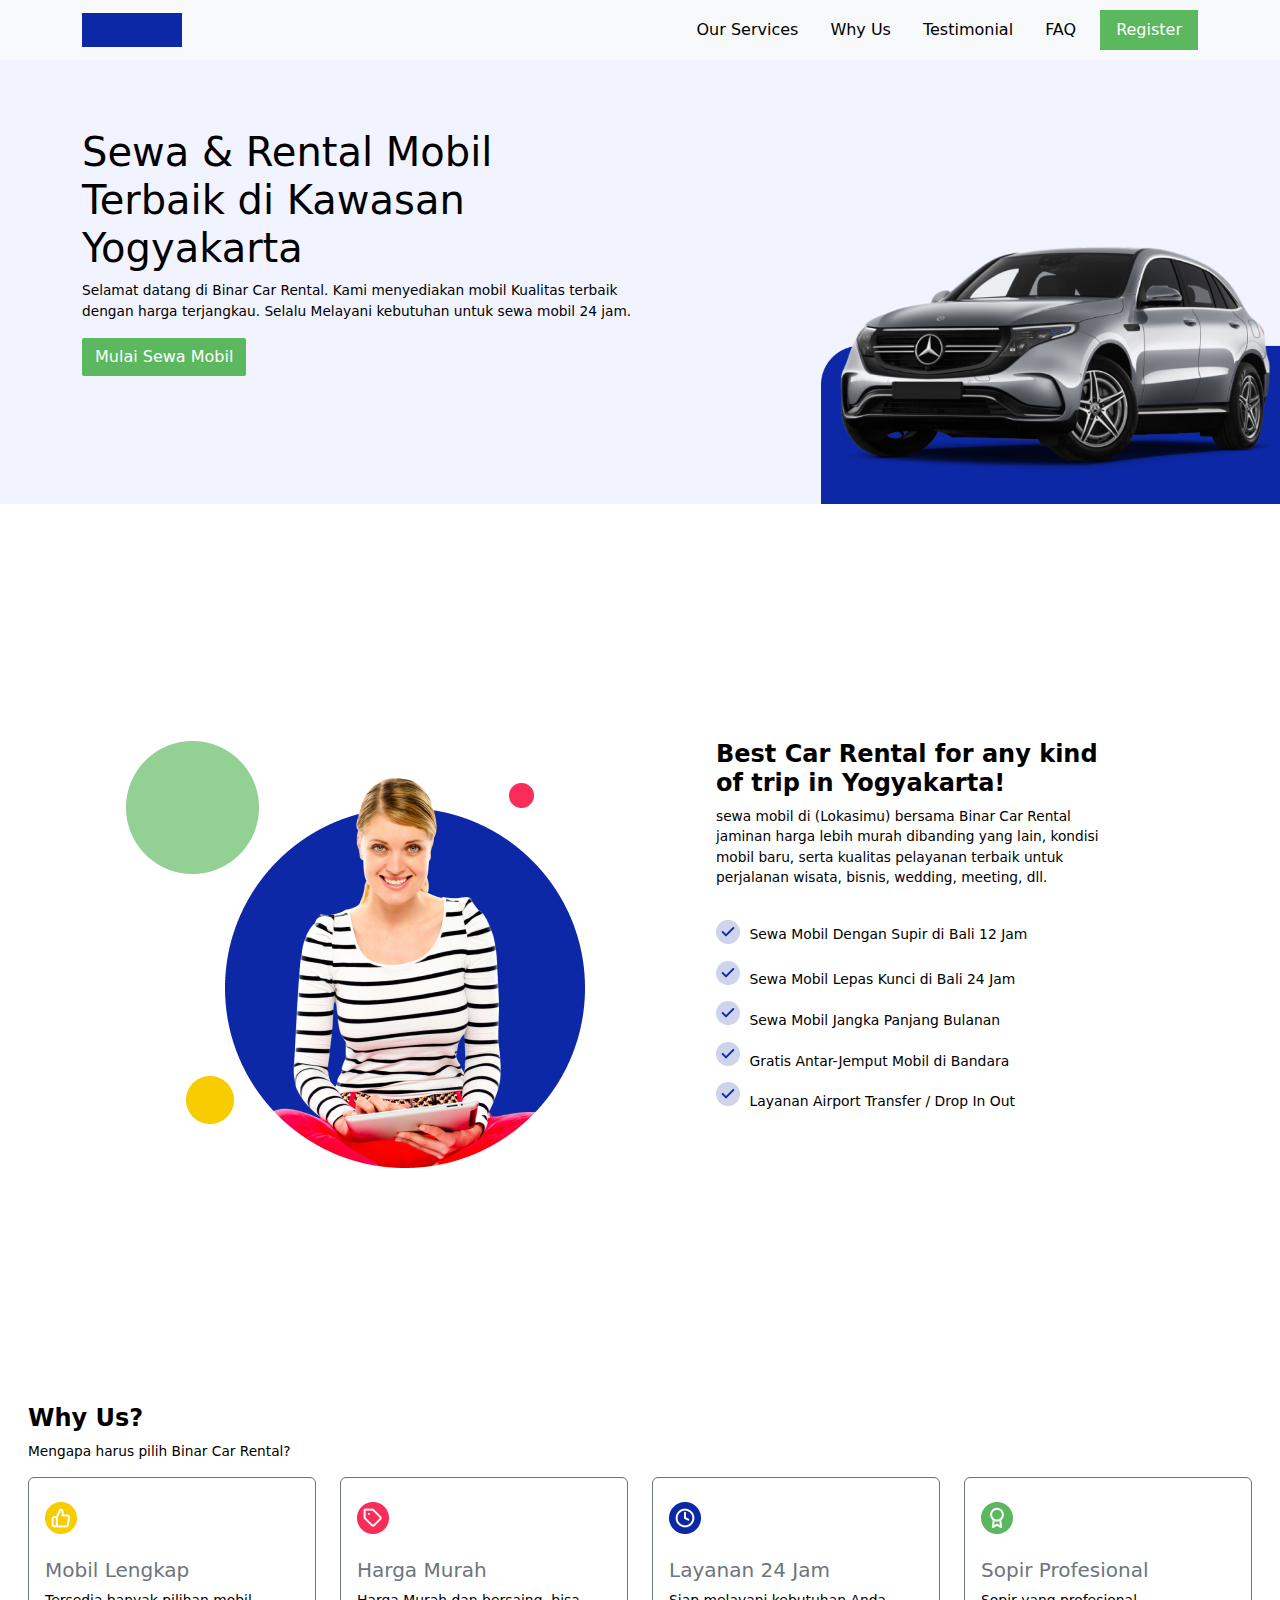
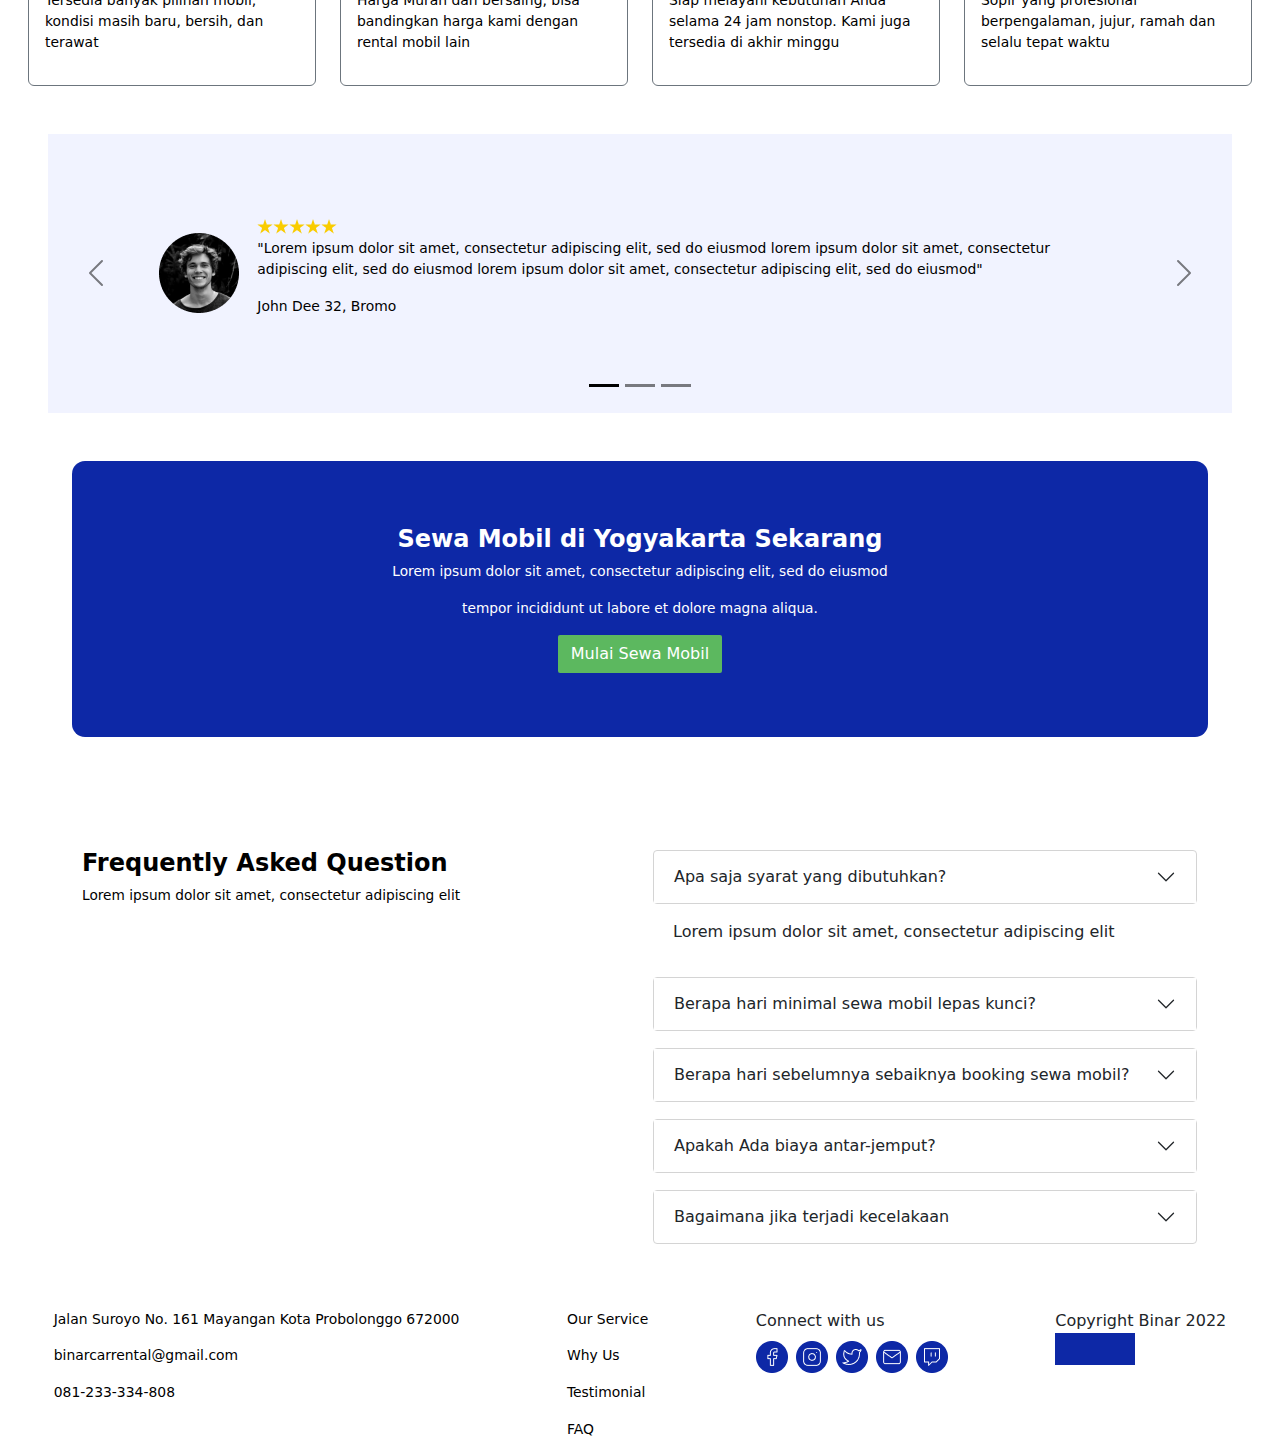
==== commit 87f2f710: "carousel-bootstrap" ====
--- a/index.html
+++ b/index.html
@@ -10,7 +10,7 @@
 </head>
 <body class="d-flex flex-column">
     <!-- start navbar section -->
-    <section class="fixed-top">
+    <section id="navUp" class="fixed-top" style="background-color: #F1F3FF;">
       <nav class="navbar navbar-expand-lg bg-body-tertiary"> 
         <div class="container"> 
             <div class="d-flex w-100 justify-content-between"> 
@@ -47,7 +47,7 @@
                 </ul> 
             </div> 
         </div> 
-    </nav>
+      </nav>
 
     </section>
     <!-- End navbar section -->
@@ -197,18 +197,33 @@
     <!-- End Why Us Section -->
     
     <!-- Strat Testimonial section -->
-      <section id="testimonial" class="section-testimonial at-lg-5 pt-lg-5">
-        <div id="carouselExampleDark" class="carousel carousel-dark slide">
+      <section id="testimonial" class="section-testimonial at-lg-5 pt-lg-5" >
+        <div id="carouselExampleDark" class="carousel carousel-dark slide" >
           <div class="carousel-indicators">
             <button type="button" data-bs-target="#carouselExampleDark" data-bs-slide-to="0" class="active" aria-current="true" aria-label="Slide 1"></button>
             <button type="button" data-bs-target="#carouselExampleDark" data-bs-slide-to="1" aria-label="Slide 2"></button>
             <button type="button" data-bs-target="#carouselExampleDark" data-bs-slide-to="2" aria-label="Slide 3"></button>
           </div>
           <div class="carousel-inner">
-            <div class="carousel-item active" data-bs-interval="10000">
-              <div class="card-testimonial row">
-                <div class="col-3 align-self-center">
-                  <img class="author-ing" src="images/img_photo (1).png" alt="" /> 
+              <div class="carousel-item " data-bs-interval="10000" >
+                <div class="row justify-content-center" style="background-color: #F1F3FF; padding: 5em 0em; margin: 0em 3em;">
+                  <div class="col-1 align-self-center">
+                    <img class="author-ing" src="images/img_photo (1).png" alt="" /> 
+                  </div>
+                  <div class="col-9 review">
+                    <img class="rate-ing" src="images/Rate.png" alt="" />
+                    <p class="text-review">
+                            "Lorem ipsum dolor sit amet, consectetur adipiscing elit, sed do eiusmod lorem ipsum dolor sit amet, consectetur adipiscing elit, sed do eiusmod lorem ipsum dolor sit amet, consectetur adipiscing elit, sed do eiusmod"
+                    </p>
+                    <p class="author">John Dee 32, Bromo</p>
+                  </div>
+                </div>
+              </div>
+
+            <div class="carousel-item " data-bs-interval="2000" >
+              <div class="row justify-content-center" style="background-color: #F1F3FF; padding: 5em 0em; margin: 0em 3em;">
+                <div class="col-1 align-self-center">
+                  <img class="author-ing" src="images/img_photo.png" alt="" /> 
                 </div>
                 <div class="col-9 review">
                   <img class="rate-ing" src="images/Rate.png" alt="" />
@@ -218,13 +233,12 @@
                   <p class="author">John Dee 32, Bromo</p>
                 </div>
               </div>
-              <div class="carousel-caption d-none d-md-block">
-              </div>
-            </div>
-            <div class="carousel-item" data-bs-interval="2000">
-              <div class="card-testimonial row">
-                <div class="col-3 align-self-center">
-                  <img class="author-ing" src="images/img_photo (1).png" alt="" /> 
+            </div>
+
+            <div class="carousel-item active" data-bs-interval="2000" >
+              <div class="row justify-content-center" style="background-color: #F1F3FF; padding: 5em 0em; margin: 0em 3em;">
+                <div class="col-1 align-self-center">
+                  <img class="author-ing" src="images/img_photo.png" alt="" /> 
                 </div>
                 <div class="col-9 review">
                   <img class="rate-ing" src="images/Rate.png" alt="" />
@@ -234,25 +248,8 @@
                   <p class="author">John Dee 32, Bromo</p>
                 </div>
               </div>
-              <div class="carousel-caption d-none d-md-block">
-              </div>
-            </div>
-            <div class="carousel-item">
-              <div class="card-testimonial row">
-                <div class="col-3 align-self-center">
-                  <img class="author-ing" src="images/img_photo (1).png" alt="" /> 
-                </div>
-                <div class="col-9 review">
-                  <img class="rate-ing" src="images/Rate.png" alt="" />
-                  <p class="text-review">
-                          "Lorem ipsum dolor sit amet, consectetur adipiscing elit, sed do eiusmod lorem ipsum dolor sit amet, consectetur adipiscing elit, sed do eiusmod lorem ipsum dolor sit amet, consectetur adipiscing elit, sed do eiusmod"
-                  </p>
-                  <p class="author">John Dee 32, Bromo</p>
-                </div>
-              </div>
-              <div class="carousel-caption d-none d-md-block">
-              </div>
-            </div>
+            </div>
+
           </div>
           <button class="carousel-control-prev" type="button" data-bs-target="#carouselExampleDark" data-bs-slide="prev">
             <span class="carousel-control-prev-icon" aria-hidden="true"></span>
--- a/css/Styles.css
+++ b/css/Styles.css
@@ -1,11 +1,4 @@
 /* Global styles */
-.btn-black {
-    background-color: black; /* Mengatur warna latar belakang menjadi hitam */
-    color: black; /* Mengatur warna teks menjadi putih agar terlihat dengan baik pada latar belakang hitam */
-}
-.navbar{
-    background-color: #F1F3FF;
-}
 nav ul li a { 
     white-space: nowrap; 
   } 
